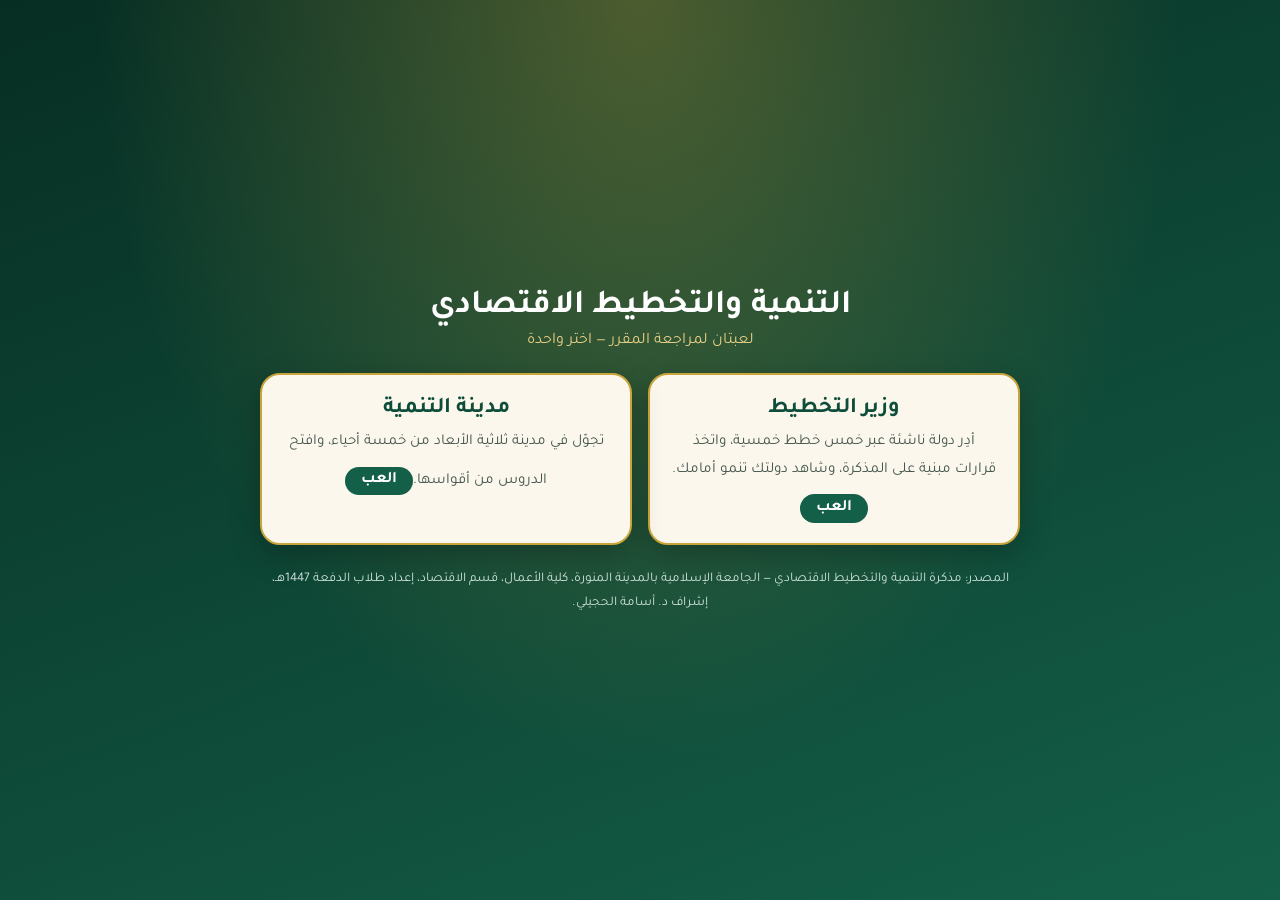
==== index.html @ 7767d431 "إضافة لعبتي مقرر التنمية والتخطيط الاقتصادي: وزير التخطيط ومدينة التنمية Co-Authored-By: Claude Opus" ====
<!DOCTYPE html>
<html lang="ar" dir="rtl">
<head>
<meta charset="utf-8">
<meta name="viewport" content="width=device-width, initial-scale=1">
<title>ألعاب مقرر التنمية والتخطيط الاقتصادي</title>
<link href="https://fonts.googleapis.com/css2?family=Tajawal:wght@400;700;800&display=swap" rel="stylesheet">
<style>
  body{margin:0;min-height:100vh;display:grid;place-items:center;font-family:Tajawal,"Segoe UI",Tahoma,sans-serif;
    background:radial-gradient(ellipse at 50% 0%,rgba(201,164,58,.35),transparent 60%),linear-gradient(160deg,#072e23,#145f48);color:#17251f;padding:16px;box-sizing:border-box}
  main{width:min(760px,100%);text-align:center}
  h1{color:#fff;font-size:2.1rem;margin:.2rem 0}
  p.sub{color:#e7cf86;margin:0 0 1.4rem}
  .grid{display:grid;grid-template-columns:repeat(auto-fit,minmax(260px,1fr));gap:1rem}
  a.card{display:block;text-decoration:none;color:inherit;background:#fbf7ec;border:2px solid #c9a43a;border-radius:20px;padding:1.3rem;box-shadow:0 10px 30px rgba(0,0,0,.25);transition:transform .15s}
  a.card:hover{transform:translateY(-3px)}
  a.card b{display:block;font-size:1.4rem;color:#0d4d3a;margin-bottom:.4rem}
  a.card span{font-size:.95rem;line-height:1.8;color:#44564e}
  a.card em{display:inline-block;margin-top:.7rem;font-style:normal;background:#145f48;color:#fff;border-radius:99px;padding:.3rem 1rem;font-weight:700}
  small{display:block;color:#cfe3dc;margin-top:1.4rem;line-height:1.8}
</style>
</head>
<body>
<main>
  <h1>التنمية والتخطيط الاقتصادي</h1>
  <p class="sub">لعبتان لمراجعة المقرر — اختر واحدة</p>
  <div class="grid">
    <a class="card" href="wazir-altakhtit/"><b>وزير التخطيط</b><span>أدِر دولة ناشئة عبر خمس خطط خمسية، واتخذ قرارات مبنية على المذكرة، وشاهد دولتك تنمو أمامك.</span><em>العب</em></a>
    <a class="card" href="madinat-altanmiya/"><b>مدينة التنمية</b><span>تجوّل في مدينة ثلاثية الأبعاد من خمسة أحياء، وافتح الدروس من أقواسها.</span><em>العب</em></a>
  </div>
  <small>المصدر: مذكرة التنمية والتخطيط الاقتصادي — الجامعة الإسلامية بالمدينة المنورة، كلية الأعمال، قسم الاقتصاد، إعداد طلاب الدفعة 1447هـ، إشراف د. أسامة الحجيلي.</small>
</main>
</body>
</html>
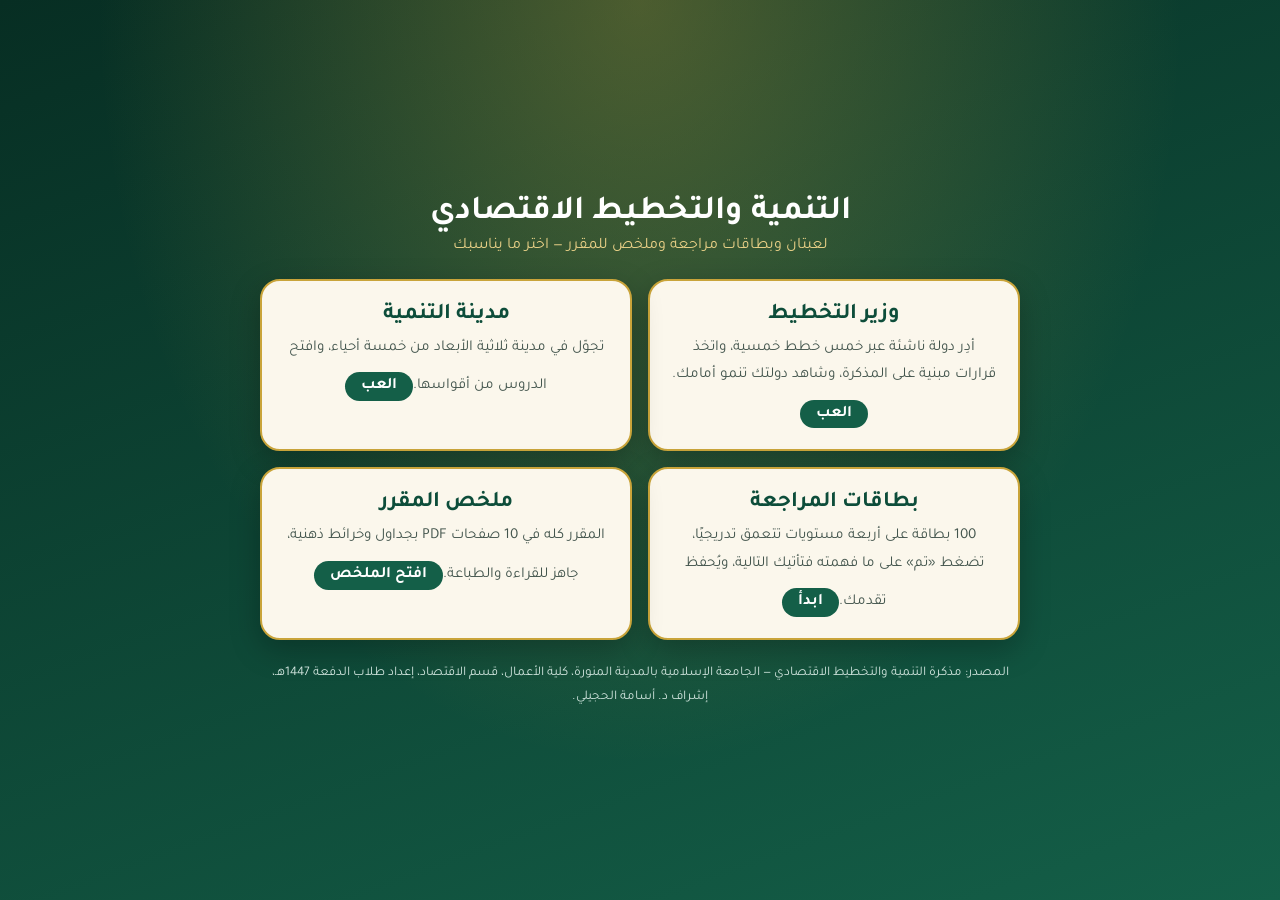
==== commit abdcd71d: "إضافة بطاقات المراجعة وملخص المقرر - bitaqat/: موقع 100 بطاقة على 4 مستويات بزر «تم» وحفظ التقدم - m" ====
--- a/index.html
+++ b/index.html
@@ -3,7 +3,7 @@
 <head>
 <meta charset="utf-8">
 <meta name="viewport" content="width=device-width, initial-scale=1">
-<title>ألعاب مقرر التنمية والتخطيط الاقتصادي</title>
+<title>مقرر التنمية والتخطيط الاقتصادي: ألعاب وبطاقات وملخص</title>
 <link href="https://fonts.googleapis.com/css2?family=Tajawal:wght@400;700;800&display=swap" rel="stylesheet">
 <style>
   body{margin:0;min-height:100vh;display:grid;place-items:center;font-family:Tajawal,"Segoe UI",Tahoma,sans-serif;
@@ -23,10 +23,12 @@
 <body>
 <main>
   <h1>التنمية والتخطيط الاقتصادي</h1>
-  <p class="sub">لعبتان لمراجعة المقرر — اختر واحدة</p>
+  <p class="sub">لعبتان وبطاقات مراجعة وملخص للمقرر — اختر ما يناسبك</p>
   <div class="grid">
     <a class="card" href="wazir-altakhtit/"><b>وزير التخطيط</b><span>أدِر دولة ناشئة عبر خمس خطط خمسية، واتخذ قرارات مبنية على المذكرة، وشاهد دولتك تنمو أمامك.</span><em>العب</em></a>
     <a class="card" href="madinat-altanmiya/"><b>مدينة التنمية</b><span>تجوّل في مدينة ثلاثية الأبعاد من خمسة أحياء، وافتح الدروس من أقواسها.</span><em>العب</em></a>
+    <a class="card" href="bitaqat/"><b>بطاقات المراجعة</b><span>100 بطاقة على أربعة مستويات تتعمق تدريجيًا، تضغط «تم» على ما فهمته فتأتيك التالية، ويُحفظ تقدمك.</span><em>ابدأ</em></a>
+    <a class="card" href="mulakhas/tanmiya-summary.pdf"><b>ملخص المقرر</b><span>المقرر كله في 10 صفحات PDF بجداول وخرائط ذهنية، جاهز للقراءة والطباعة.</span><em>افتح الملخص</em></a>
   </div>
   <small>المصدر: مذكرة التنمية والتخطيط الاقتصادي — الجامعة الإسلامية بالمدينة المنورة، كلية الأعمال، قسم الاقتصاد، إعداد طلاب الدفعة 1447هـ، إشراف د. أسامة الحجيلي.</small>
 </main>
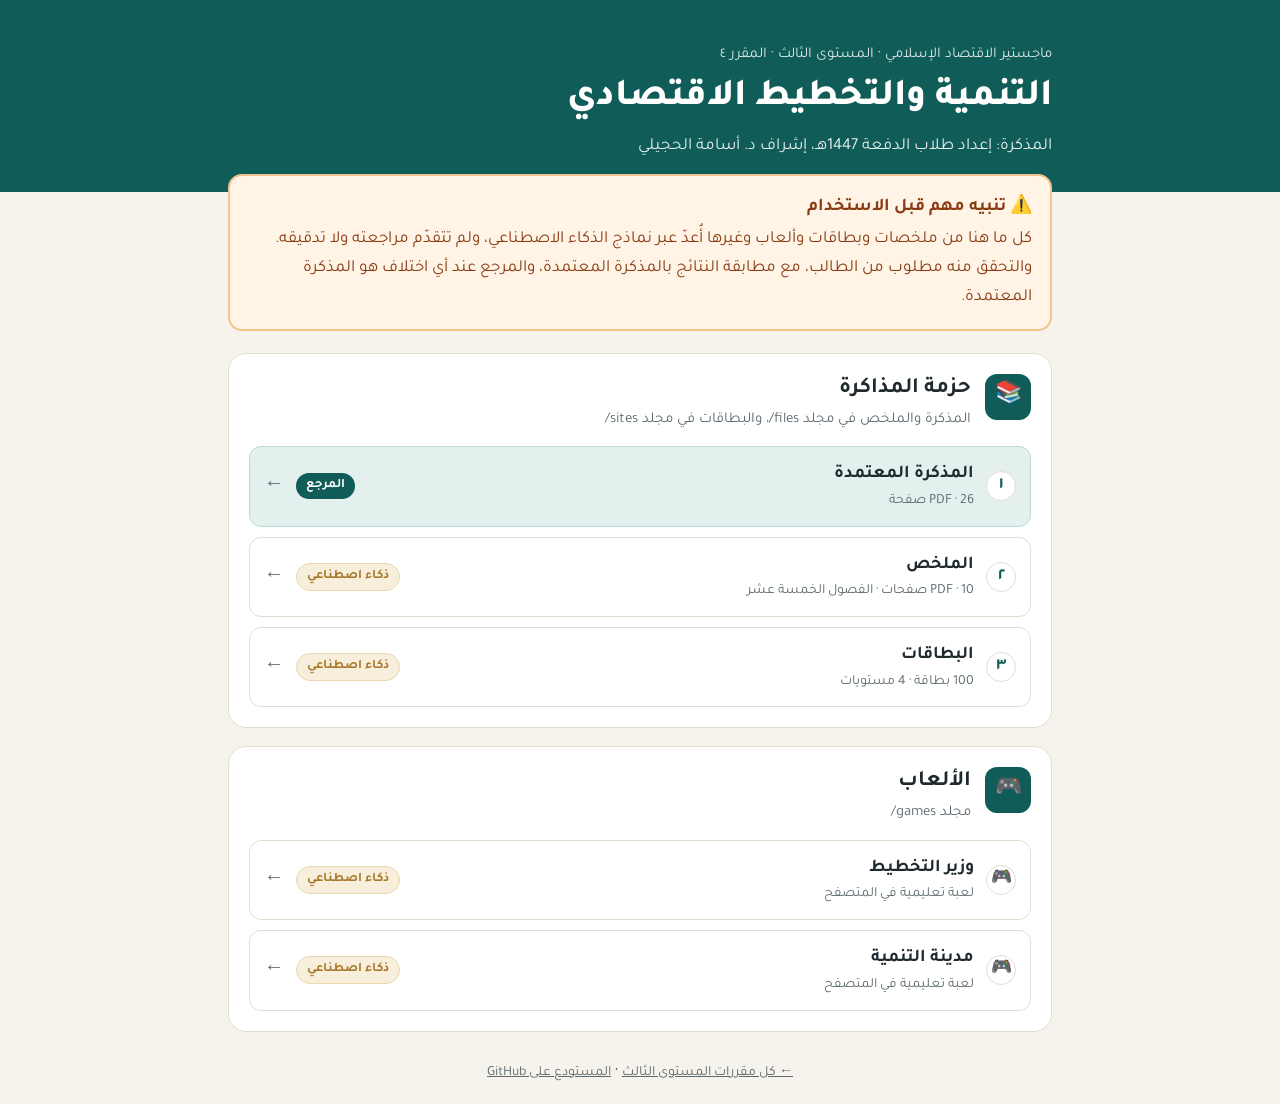
==== commit 4ecebaa0: "إعادة هيكلة المستودع: files للمذكرة والملخص، وsites للبطاقات والصفحات، وgames للألعاب، مع بوابة للمق" ====
--- a/index.html
+++ b/index.html
@@ -3,34 +3,72 @@
 <head>
 <meta charset="utf-8">
 <meta name="viewport" content="width=device-width, initial-scale=1">
-<title>مقرر التنمية والتخطيط الاقتصادي: ألعاب وبطاقات وملخص</title>
-<link href="https://fonts.googleapis.com/css2?family=Tajawal:wght@400;700;800&display=swap" rel="stylesheet">
+<title>التنمية والتخطيط الاقتصادي — حزمة المذاكرة</title>
+<link href="https://fonts.googleapis.com/css2?family=Tajawal:wght@400;500;700;800&display=swap" rel="stylesheet">
 <style>
-  body{margin:0;min-height:100vh;display:grid;place-items:center;font-family:Tajawal,"Segoe UI",Tahoma,sans-serif;
-    background:radial-gradient(ellipse at 50% 0%,rgba(201,164,58,.35),transparent 60%),linear-gradient(160deg,#072e23,#145f48);color:#17251f;padding:16px;box-sizing:border-box}
-  main{width:min(760px,100%);text-align:center}
-  h1{color:#fff;font-size:2.1rem;margin:.2rem 0}
-  p.sub{color:#e7cf86;margin:0 0 1.4rem}
-  .grid{display:grid;grid-template-columns:repeat(auto-fit,minmax(260px,1fr));gap:1rem}
-  a.card{display:block;text-decoration:none;color:inherit;background:#fbf7ec;border:2px solid #c9a43a;border-radius:20px;padding:1.3rem;box-shadow:0 10px 30px rgba(0,0,0,.25);transition:transform .15s}
-  a.card:hover{transform:translateY(-3px)}
-  a.card b{display:block;font-size:1.4rem;color:#0d4d3a;margin-bottom:.4rem}
-  a.card span{font-size:.95rem;line-height:1.8;color:#44564e}
-  a.card em{display:inline-block;margin-top:.7rem;font-style:normal;background:#145f48;color:#fff;border-radius:99px;padding:.3rem 1rem;font-weight:700}
-  small{display:block;color:#cfe3dc;margin-top:1.4rem;line-height:1.8}
+:root{--bg:#f6f3ec;--card:#fff;--ink:#1f2a2e;--mute:#5d6b70;--line:#e4ddcf;--teal:#0f5c58;--teal2:#e3f0ee;--gold:#a8782a;--gold2:#f7eedb;--warn:#8a3b12;--warn2:#fff4e5}
+*{box-sizing:border-box}
+html{scroll-behavior:smooth}
+body{margin:0;font-family:"Tajawal",sans-serif;background:var(--bg);color:var(--ink);line-height:1.7;font-size:17px}
+a{color:inherit}
+.wrap{max-width:860px;margin:0 auto;padding:0 18px}
+.hero{background:var(--teal);color:#fff;padding:42px 0 30px}
+.hero .kicker{font-size:15px;opacity:.85;margin:0}
+.hero h1{font-size:clamp(26px,5vw,38px);font-weight:800;margin:6px 0 8px;line-height:1.35}
+.hero p{margin:0;opacity:.9}
+.notice{background:var(--warn2);border:2px solid #f0c48a;border-radius:14px;padding:16px 18px;margin:-18px 0 22px;position:relative;color:var(--warn)}
+.notice strong{display:block;font-size:18px;margin-bottom:4px}
+.notice p{margin:0}
+nav.toc .wrap{display:grid;grid-template-columns:repeat(3,1fr);gap:8px}
+nav.toc a{text-decoration:none;background:var(--card);border:1px solid var(--line);border-radius:12px;padding:10px 12px;font-size:15px;font-weight:500;line-height:1.45}
+.top{position:fixed;bottom:16px;left:16px;background:var(--teal);color:#fff;text-decoration:none;border-radius:999px;padding:8px 14px;font-size:14px;box-shadow:0 4px 14px rgba(0,0,0,.18)}
+nav.toc a b{color:var(--teal);margin-left:6px}
+nav.toc a:hover{border-color:var(--teal)}
+.legend{display:flex;flex-wrap:wrap;gap:14px;color:var(--mute);font-size:15px;margin:14px 0 4px}
+.course{background:var(--card);border:1px solid var(--line);border-radius:18px;padding:20px;margin:18px 0;scroll-margin-top:12px}
+.course header{display:flex;gap:14px;align-items:flex-start;margin-bottom:14px}
+.num{flex:0 0 46px;height:46px;border-radius:12px;background:var(--teal);color:#fff;display:grid;place-items:center;font-weight:800;font-size:22px}
+.course h2{margin:0;font-size:22px;line-height:1.4}
+.course header p{margin:2px 0 0;color:var(--mute);font-size:15px}
+.links{display:grid;gap:10px}
+.lnk{display:flex;align-items:center;gap:12px;text-decoration:none;border:1px solid var(--line);border-radius:12px;padding:12px 14px;transition:.15s}
+.lnk:hover{transform:translateX(-3px);border-color:var(--teal)}
+.lnk.memo{background:var(--teal2);border-color:#bcd9d5}
+.lnk .n{flex:0 0 30px;height:30px;border-radius:50%;background:#fff;border:1px solid var(--line);display:grid;place-items:center;font-weight:700;color:var(--teal)}
+.lnk .tx{flex:1;display:flex;flex-direction:column;min-width:0}
+.lnk strong{font-size:18px}
+.lnk small{color:var(--mute);font-size:14px}
+.tag{flex:0 0 auto;font-size:13px;font-weight:700;border-radius:999px;padding:2px 10px}
+.tag.memo{background:var(--teal);color:#fff}
+.tag.ai{background:var(--gold2);color:var(--gold);border:1px solid #ead7ae}
+.ar{color:var(--mute);font-size:20px}
+.repo{display:inline-block;margin-top:12px;font-size:14px;color:var(--mute)}
+footer{text-align:center;color:var(--mute);font-size:14px;padding:26px 0 40px}
+@media(max-width:620px){nav.toc .wrap{grid-template-columns:1fr 1fr}}
+@media(max-width:520px){.course{padding:16px}.lnk{padding:10px 12px;gap:10px}.lnk .tag{display:none}.lnk.ai small::before{content:"ذكاء اصطناعي · ";color:var(--gold);font-weight:700}}
 </style>
 </head>
 <body>
-<main>
-  <h1>التنمية والتخطيط الاقتصادي</h1>
-  <p class="sub">لعبتان وبطاقات مراجعة وملخص للمقرر — اختر ما يناسبك</p>
-  <div class="grid">
-    <a class="card" href="wazir-altakhtit/"><b>وزير التخطيط</b><span>أدِر دولة ناشئة عبر خمس خطط خمسية، واتخذ قرارات مبنية على المذكرة، وشاهد دولتك تنمو أمامك.</span><em>العب</em></a>
-    <a class="card" href="madinat-altanmiya/"><b>مدينة التنمية</b><span>تجوّل في مدينة ثلاثية الأبعاد من خمسة أحياء، وافتح الدروس من أقواسها.</span><em>العب</em></a>
-    <a class="card" href="bitaqat/"><b>بطاقات المراجعة</b><span>100 بطاقة على أربعة مستويات تتعمق تدريجيًا، تضغط «تم» على ما فهمته فتأتيك التالية، ويُحفظ تقدمك.</span><em>ابدأ</em></a>
-    <a class="card" href="mulakhas/tanmiya-summary.pdf"><b>ملخص المقرر</b><span>المقرر كله في 10 صفحات PDF بجداول وخرائط ذهنية، جاهز للقراءة والطباعة.</span><em>افتح الملخص</em></a>
-  </div>
-  <small>المصدر: مذكرة التنمية والتخطيط الاقتصادي — الجامعة الإسلامية بالمدينة المنورة، كلية الأعمال، قسم الاقتصاد، إعداد طلاب الدفعة 1447هـ، إشراف د. أسامة الحجيلي.</small>
+<div class="hero"><div class="wrap">
+<p class="kicker">ماجستير الاقتصاد الإسلامي · المستوى الثالث · المقرر ٤</p>
+<h1>التنمية والتخطيط الاقتصادي</h1>
+<p>المذكرة: إعداد طلاب الدفعة 1447هـ، إشراف د. أسامة الحجيلي</p>
+</div></div>
+<div class="wrap">
+<div class="notice" role="note"><strong>⚠️ تنبيه مهم قبل الاستخدام</strong>
+<p>كل ما هنا من ملخصات وبطاقات وألعاب وغيرها أُعدّ عبر نماذج الذكاء الاصطناعي، ولم تتقدّم مراجعته ولا تدقيقه. والتحقق منه مطلوب من الطالب، مع مطابقة النتائج بالمذكرة المعتمدة، والمرجع عند أي اختلاف هو المذكرة المعتمدة.</p></div>
+</div>
+<main class="wrap">
+<section class="course"><header><span class="num">📚</span><div><h2>حزمة المذاكرة</h2><p>المذكرة والملخص في مجلد files/، والبطاقات في مجلد sites/</p></div></header>
+<div class="links">
+<a class="lnk memo" href="files/%D9%85%D8%B0%D9%83%D8%B1%D8%A9-%D8%A7%D9%84%D8%AA%D9%86%D9%85%D9%8A%D8%A9-%D9%88%D8%A7%D9%84%D8%AA%D8%AE%D8%B7%D9%8A%D8%B7-%D8%A7%D9%84%D8%A7%D9%82%D8%AA%D8%B5%D8%A7%D8%AF%D9%8A.pdf"><span class="n">١</span><span class="tx"><strong>المذكرة المعتمدة</strong><small>PDF · 26 صفحة</small></span><span class="tag memo">المرجع</span><span class="ar">←</span></a>
+<a class="lnk ai" href="files/tanmiya-summary.pdf"><span class="n">٢</span><span class="tx"><strong>الملخص</strong><small>PDF · 10 صفحات · الفصول الخمسة عشر</small></span><span class="tag ai">ذكاء اصطناعي</span><span class="ar">←</span></a>
+<a class="lnk ai" href="sites/cards/"><span class="n">٣</span><span class="tx"><strong>البطاقات</strong><small>100 بطاقة · 4 مستويات</small></span><span class="tag ai">ذكاء اصطناعي</span><span class="ar">←</span></a>
+</div></section>
+<section class="course"><header><span class="num">🎮</span><div><h2>الألعاب</h2><p>مجلد games/</p></div></header><div class="links"><a class="lnk ai" href="games/wazir-altakhtit/"><span class="n">🎮</span><span class="tx"><strong>وزير التخطيط</strong><small>لعبة تعليمية في المتصفح</small></span><span class="tag ai">ذكاء اصطناعي</span><span class="ar">←</span></a>
+<a class="lnk ai" href="games/madinat-altanmiya/"><span class="n">🎮</span><span class="tx"><strong>مدينة التنمية</strong><small>لعبة تعليمية في المتصفح</small></span><span class="tag ai">ذكاء اصطناعي</span><span class="ar">←</span></a>
+</div></section>
+<p style="text-align:center"><a class="repo" href="https://stoooof1.github.io/MNAHJ-BAHTH/sites/level3/">← كل مقررات المستوى الثالث</a> · <a class="repo" href="https://github.com/STOOOOF1/TANMYAH">المستودع على GitHub</a></p>
 </main>
 </body>
 </html>
